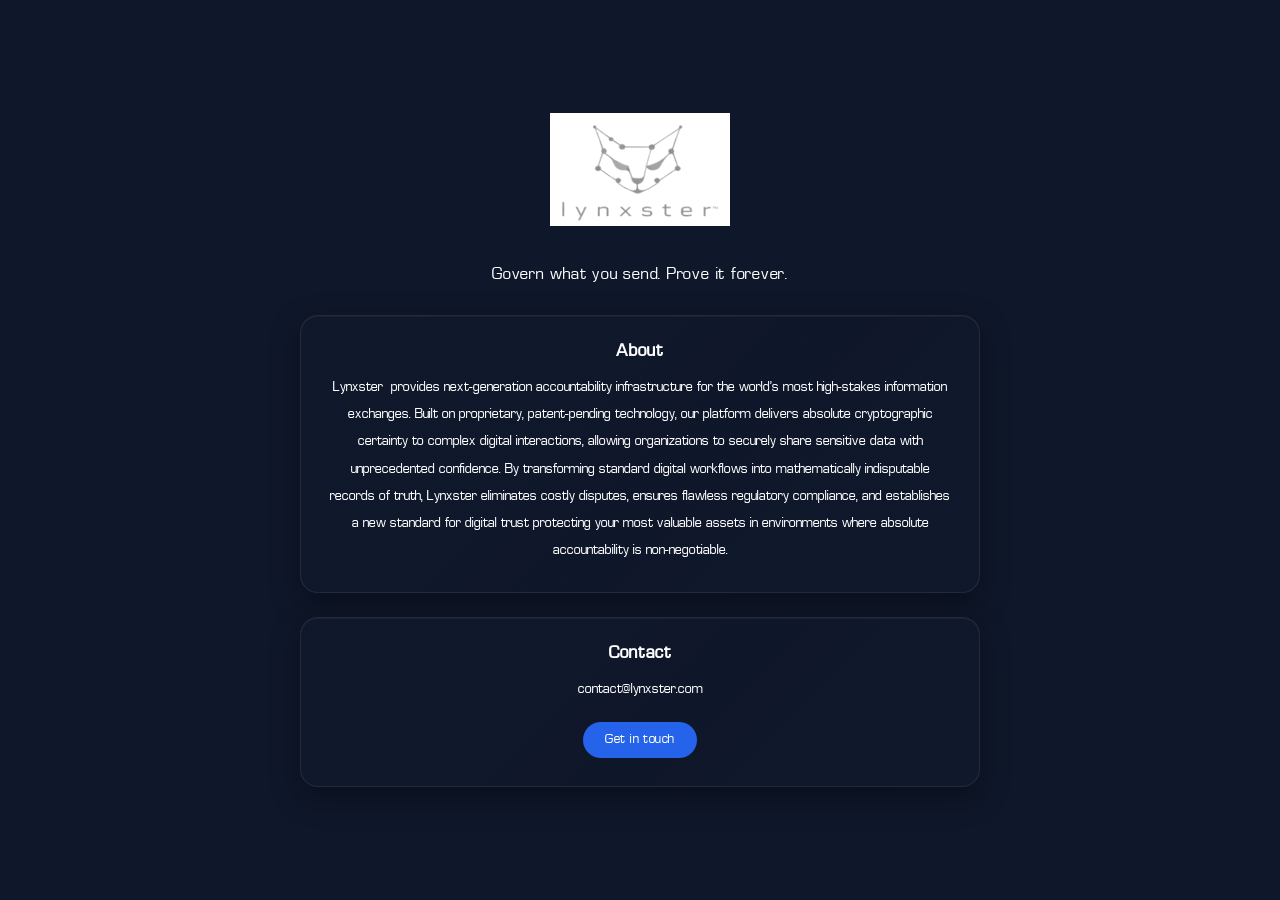
==== index.html @ eae19013 "Add files via upload" ====
<!DOCTYPE html>
<html lang="en">
<head>
    <meta charset="UTF-8">
    <title>Lynxster</title>
    <link rel="stylesheet" href="style.css">
</head>

<body>

    <div class="container">

        <img src="logo.png" class="logo" alt="Lynxster logo">

        <p class="tagline">
            Govern what you send. Prove it forever.
        </p>

        <div class="section">
            <h2>About</h2>
            <p>
                Lynxster™ provides next-generation accountability infrastructure for the world's most high-stakes information exchanges. 
                Built on proprietary, patent-pending technology, our platform delivers absolute cryptographic certainty to complex digital interactions, 
                allowing organizations to securely share sensitive data with unprecedented confidence. By transforming standard digital workflows into 
                mathematically indisputable records of truth, Lynxster eliminates costly disputes, ensures flawless regulatory compliance, and establishes 
                a new standard for digital trust—protecting your most valuable assets in environments where absolute accountability is non-negotiable.
            </p>
        </div>

        <div class="section">
            <h2>Contact</h2>
            <div class="contact-info">
                <p>contact@lynxster.com</p>
            </div>

            <a href="mailto:contact@lynxster.com" class="contact-button">
                Get in touch
            </a>
        </div>

    </div>

</body>
</html>
---- style.css ----
@font-face {
    font-family: 'Eurostile';
    src: url('eurostile.ttf') format('truetype');
    font-weight: normal;
    font-style: normal;
}
 
* {
    box-sizing: border-box;
    margin: 0;
    padding: 0;
}
 
body {
    font-family: 'Eurostile', Arial, sans-serif;
    background: #0f172a;
    color: #ffffff;
    min-height: 100vh;
    display: flex;
    justify-content: center;
    align-items: center;
    text-align: center;
    padding: 40px 20px;
}
 
.container {
    width: 100%;
    max-width: 760px;
    display: flex;
    flex-direction: column;
    align-items: center;
    justify-content: center;
    gap: 24px;
}
 
.logo {
    width: 180px;
    max-width: 80%;
    display: block;
    margin: 0 auto 10px auto;
}
 
.tagline {
    font-size: 1.2rem;
    line-height: 1.6;
    letter-spacing: 0.04em;
    color: #ffffff;
    text-align: center;
    max-width: 640px;
    margin: 0 auto;
}
 
.section {
    width: 100%;
    max-width: 680px;
    margin: 0 auto;
    padding: 28px 24px;
    border-radius: 18px;
    text-align: center;
    color: #ffffff;
 
    background:
        linear-gradient(rgba(15, 23, 42, 0.90), rgba(15, 23, 42, 0.90)),
        radial-gradient(circle at 20% 20%, rgba(255,255,255,0.05) 0 1px, transparent 1px),
        radial-gradient(circle at 80% 30%, rgba(255,255,255,0.035) 0 1px, transparent 1px),
        radial-gradient(circle at 40% 70%, rgba(255,255,255,0.04) 0 1px, transparent 1px),
        linear-gradient(135deg, #16233d 0%, #0f172a 55%, #13203a 100%);
    background-size:
        auto,
        120px 120px,
        140px 140px,
        160px 160px,
        auto;
 
    border: 1px solid rgba(255, 255, 255, 0.08);
    box-shadow:
        0 10px 30px rgba(0, 0, 0, 0.35),
        inset 0 1px 0 rgba(255, 255, 255, 0.04);
}
 
.section h2 {
    font-size: 1.25rem;
    margin-bottom: 14px;
    color: #ffffff;
    text-align: center;
    letter-spacing: 0.05em;
}
 
.section p {
    font-size: 1rem;
    line-height: 1.7;
    color: #ffffff;
    text-align: center;
    max-width: 620px;
    margin: 0 auto;
}
 
.contact-button {
    display: inline-block;
    margin-top: 18px;
    padding: 12px 22px;
    border-radius: 999px;
    background: #2563eb;
    color: #ffffff;
    text-decoration: none;
    font-size: 0.95rem;
    letter-spacing: 0.03em;
    transition: background 0.2s ease, transform 0.2s ease;
}
 
.contact-button:hover {
    background: #3b82f6;
    transform: translateY(-1px);
}
 
.contact-button:visited,
.contact-button:active {
    color: #ffffff;
}
 
a {
    color: #ffffff;
}
 
a:visited,
a:hover,
a:active {
    color: #ffffff;
}
 
.contact-info {
    color: #ffffff;
    text-align: center;
}
 
.contact-info p {
    color: #ffffff;
    text-align: center;
}
 
@media (max-width: 768px) {
    body {
        padding: 28px 16px;
    }
 
    .logo {
        width: 150px;
    }
 
    .tagline {
        font-size: 1.05rem;
    }
 
    .section {
        padding: 22px 18px;
    }
 
    .section h2 {
        font-size: 1.1rem;
    }
 
    .section p {
        font-size: 0.96rem;
    }
}
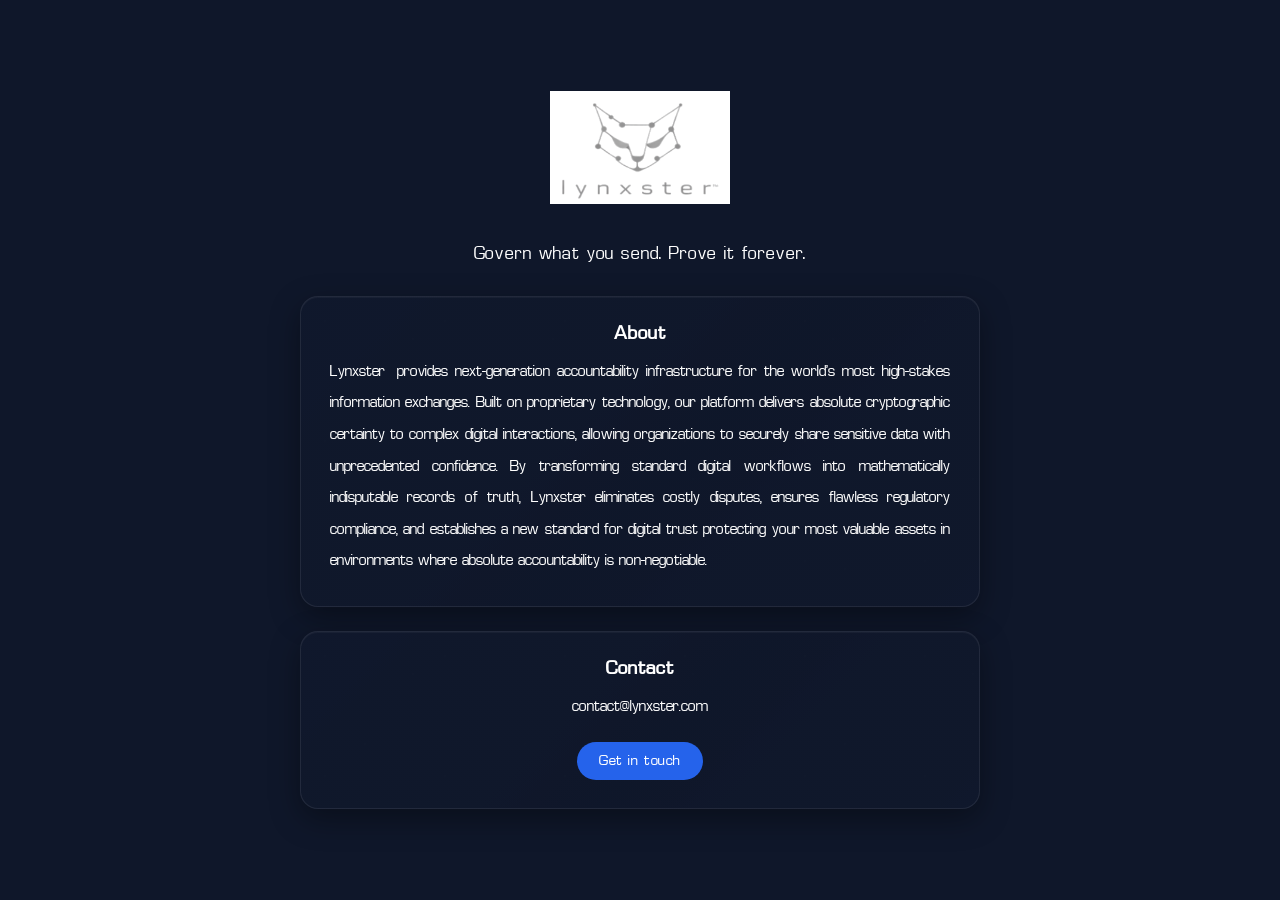
==== commit 0a8d7477: "Update index.html" ====
--- a/index.html
+++ b/index.html
@@ -2,6 +2,7 @@
 <html lang="en">
 <head>
     <meta charset="UTF-8">
+    <meta name="viewport" content="width=device-width, initial-scale=1.0">
     <title>Lynxster</title>
     <link rel="stylesheet" href="style.css">
 </head>
@@ -16,17 +17,15 @@
             Govern what you send. Prove it forever.
         </p>
 
-        <div class="section">
+        <!-- ABOUT SECTION -->
+        <div class="section about">
             <h2>About</h2>
             <p>
-                Lynxster™ provides next-generation accountability infrastructure for the world's most high-stakes information exchanges. 
-                Built on proprietary, patent-pending technology, our platform delivers absolute cryptographic certainty to complex digital interactions, 
-                allowing organizations to securely share sensitive data with unprecedented confidence. By transforming standard digital workflows into 
-                mathematically indisputable records of truth, Lynxster eliminates costly disputes, ensures flawless regulatory compliance, and establishes 
-                a new standard for digital trust—protecting your most valuable assets in environments where absolute accountability is non-negotiable.
+                Lynxster™ provides next-generation accountability infrastructure for the world's most high-stakes information exchanges. Built on proprietary technology, our platform delivers absolute cryptographic certainty to complex digital interactions, allowing organizations to securely share sensitive data with unprecedented confidence. By transforming standard digital workflows into mathematically indisputable records of truth, Lynxster eliminates costly disputes, ensures flawless regulatory compliance, and establishes a new standard for digital trust—protecting your most valuable assets in environments where absolute accountability is non-negotiable.
             </p>
         </div>
 
+        <!-- CONTACT SECTION -->
         <div class="section">
             <h2>Contact</h2>
             <div class="contact-info">
@@ -41,4 +40,4 @@
     </div>
 
 </body>
-</html>+</html>
--- a/style.css
+++ b/style.css
@@ -3,16 +3,24 @@
     src: url('eurostile.ttf') format('truetype');
     font-weight: normal;
     font-style: normal;
+    font-display: swap;
 }
- 
+
 * {
     box-sizing: border-box;
     margin: 0;
     padding: 0;
 }
- 
+
+html,
+body {
+    width: 100%;
+    min-height: 100%;
+}
+
 body {
     font-family: 'Eurostile', Arial, sans-serif;
+    font-size: 18px;
     background: #0f172a;
     color: #ffffff;
     min-height: 100vh;
@@ -22,7 +30,7 @@
     text-align: center;
     padding: 40px 20px;
 }
- 
+
 .container {
     width: 100%;
     max-width: 760px;
@@ -32,16 +40,16 @@
     justify-content: center;
     gap: 24px;
 }
- 
+
 .logo {
     width: 180px;
     max-width: 80%;
     display: block;
     margin: 0 auto 10px auto;
 }
- 
+
 .tagline {
-    font-size: 1.2rem;
+    font-size: 1.31rem;
     line-height: 1.6;
     letter-spacing: 0.04em;
     color: #ffffff;
@@ -49,7 +57,7 @@
     max-width: 640px;
     margin: 0 auto;
 }
- 
+
 .section {
     width: 100%;
     max-width: 680px;
@@ -58,7 +66,6 @@
     border-radius: 18px;
     text-align: center;
     color: #ffffff;
- 
     background:
         linear-gradient(rgba(15, 23, 42, 0.90), rgba(15, 23, 42, 0.90)),
         radial-gradient(circle at 20% 20%, rgba(255,255,255,0.05) 0 1px, transparent 1px),
@@ -71,30 +78,34 @@
         140px 140px,
         160px 160px,
         auto;
- 
     border: 1px solid rgba(255, 255, 255, 0.08);
     box-shadow:
         0 10px 30px rgba(0, 0, 0, 0.35),
         inset 0 1px 0 rgba(255, 255, 255, 0.04);
 }
- 
+
 .section h2 {
-    font-size: 1.25rem;
+    font-size: 1.38rem;
     margin-bottom: 14px;
     color: #ffffff;
     text-align: center;
     letter-spacing: 0.05em;
 }
- 
+
 .section p {
-    font-size: 1rem;
-    line-height: 1.7;
+    font-size: 1.13rem;
+    line-height: 1.75;
     color: #ffffff;
     text-align: center;
     max-width: 620px;
     margin: 0 auto;
 }
- 
+
+.about p {
+    text-align: justify;
+    text-justify: inter-word;
+}
+
 .contact-button {
     display: inline-block;
     margin-top: 18px;
@@ -103,63 +114,64 @@
     background: #2563eb;
     color: #ffffff;
     text-decoration: none;
-    font-size: 0.95rem;
+    font-size: 1.07rem;
     letter-spacing: 0.03em;
     transition: background 0.2s ease, transform 0.2s ease;
 }
- 
+
 .contact-button:hover {
     background: #3b82f6;
     transform: translateY(-1px);
 }
- 
+
 .contact-button:visited,
 .contact-button:active {
     color: #ffffff;
 }
- 
+
 a {
     color: #ffffff;
 }
- 
+
 a:visited,
 a:hover,
 a:active {
     color: #ffffff;
 }
- 
-.contact-info {
-    color: #ffffff;
-    text-align: center;
-}
- 
+
+.contact-info,
 .contact-info p {
     color: #ffffff;
     text-align: center;
 }
- 
+
 @media (max-width: 768px) {
     body {
         padding: 28px 16px;
+        font-size: 17px;
     }
- 
+
     .logo {
         width: 150px;
     }
- 
+
     .tagline {
-        font-size: 1.05rem;
+        font-size: 1.16rem;
     }
- 
+
     .section {
         padding: 22px 18px;
     }
- 
+
     .section h2 {
-        font-size: 1.1rem;
+        font-size: 1.22rem;
     }
- 
+
     .section p {
-        font-size: 0.96rem;
+        font-size: 1.02rem;
+    }
+
+    .contact-button {
+        font-size: 1rem;
     }
 }
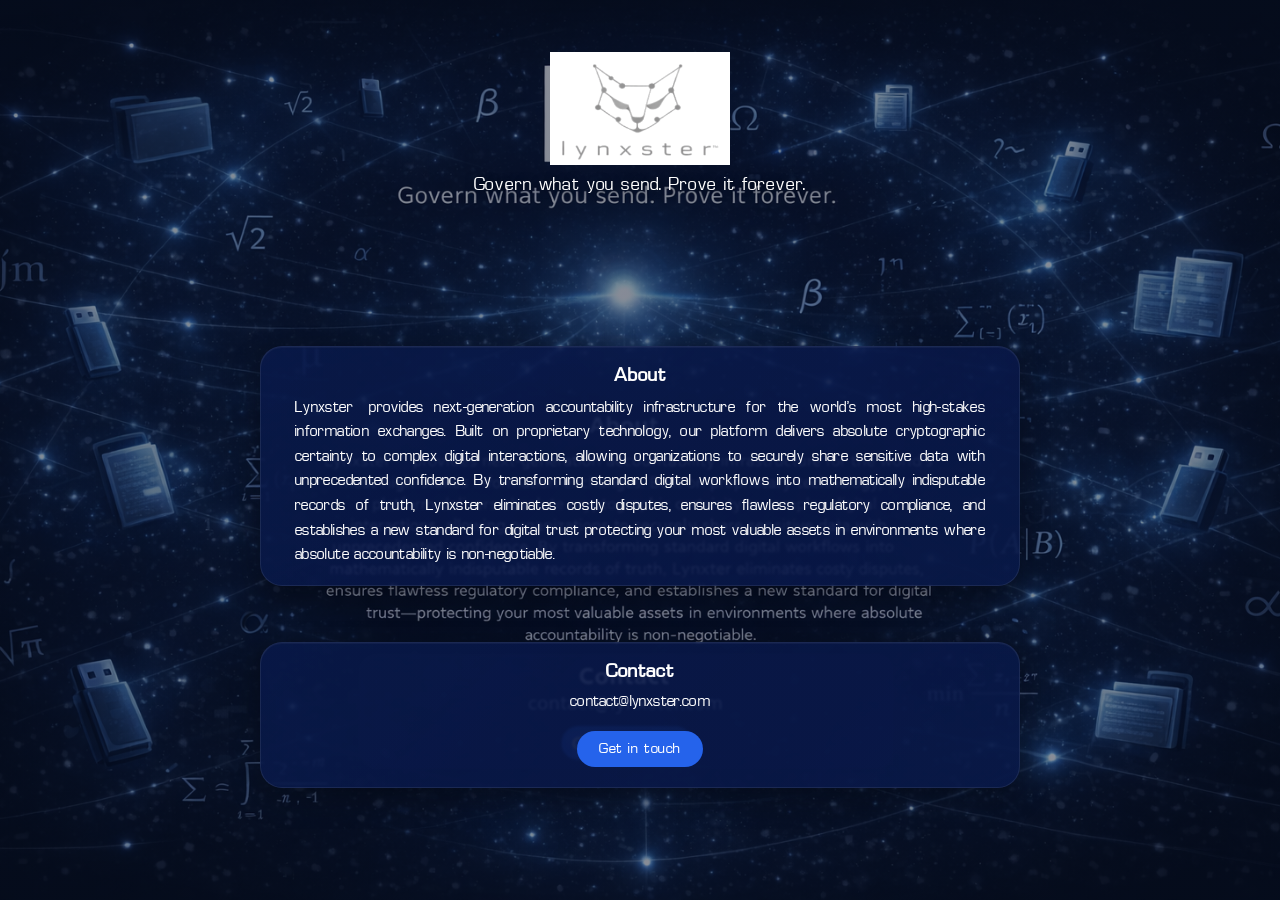
==== commit 92034241: "Update index.html" ====
--- a/index.html
+++ b/index.html
@@ -17,7 +17,6 @@
             Govern what you send. Prove it forever.
         </p>
 
-        <!-- ABOUT SECTION -->
         <div class="section about">
             <h2>About</h2>
             <p>
@@ -25,7 +24,6 @@
             </p>
         </div>
 
-        <!-- CONTACT SECTION -->
         <div class="section">
             <h2>Contact</h2>
             <div class="contact-info">
--- a/style.css
+++ b/style.css
@@ -21,14 +21,20 @@
 body {
     font-family: 'Eurostile', Arial, sans-serif;
     font-size: 18px;
-    background: #0f172a;
     color: #ffffff;
     min-height: 100vh;
     display: flex;
     justify-content: center;
-    align-items: center;
-    text-align: center;
-    padding: 40px 20px;
+    align-items: flex-start;
+    text-align: center;
+    padding: 52px 20px;
+    background:
+        linear-gradient(rgba(6, 16, 38, 0.48), rgba(6, 16, 38, 0.48)),
+        url('network-wallpaper.png');
+    background-size: cover;
+    background-position: center;
+    background-repeat: no-repeat;
+    background-attachment: fixed;
 }
 
 .container {
@@ -37,56 +43,57 @@
     display: flex;
     flex-direction: column;
     align-items: center;
-    justify-content: center;
-    gap: 24px;
+    justify-content: flex-start;
 }
 
 .logo {
     width: 180px;
     max-width: 80%;
     display: block;
-    margin: 0 auto 10px auto;
+    margin: 0 auto 4px auto;
 }
 
 .tagline {
     font-size: 1.31rem;
-    line-height: 1.6;
+    line-height: 1.28;
     letter-spacing: 0.04em;
     color: #ffffff;
     text-align: center;
     max-width: 640px;
-    margin: 0 auto;
+    margin: 4px auto 76px auto;
+    text-shadow: 0 0 10px rgba(0, 0, 0, 0.45);
 }
 
 .section {
     width: 100%;
-    max-width: 680px;
-    margin: 0 auto;
-    padding: 28px 24px;
-    border-radius: 18px;
+    max-width: 760px;
+    margin: 0 auto;
+    padding: 20px 22px;
+    border-radius: 22px;
     text-align: center;
     color: #ffffff;
     background:
-        linear-gradient(rgba(15, 23, 42, 0.90), rgba(15, 23, 42, 0.90)),
-        radial-gradient(circle at 20% 20%, rgba(255,255,255,0.05) 0 1px, transparent 1px),
-        radial-gradient(circle at 80% 30%, rgba(255,255,255,0.035) 0 1px, transparent 1px),
-        radial-gradient(circle at 40% 70%, rgba(255,255,255,0.04) 0 1px, transparent 1px),
-        linear-gradient(135deg, #16233d 0%, #0f172a 55%, #13203a 100%);
-    background-size:
-        auto,
-        120px 120px,
-        140px 140px,
-        160px 160px,
-        auto;
+        linear-gradient(rgba(8, 24, 74, 0.82), rgba(8, 24, 74, 0.82)),
+        linear-gradient(135deg, rgba(22, 35, 61, 0.35) 0%, rgba(15, 23, 42, 0.20) 55%, rgba(19, 32, 58, 0.35) 100%);
     border: 1px solid rgba(255, 255, 255, 0.08);
     box-shadow:
-        0 10px 30px rgba(0, 0, 0, 0.35),
+        0 10px 30px rgba(0, 0, 0, 0.30),
         inset 0 1px 0 rgba(255, 255, 255, 0.04);
+    backdrop-filter: blur(1px);
+}
+
+.section.about {
+    margin-top: 70px;
+    padding-bottom: 16px;
+}
+
+.section + .section {
+    margin-top: 56px;
 }
 
 .section h2 {
     font-size: 1.38rem;
-    margin-bottom: 14px;
+    margin-bottom: 12px;
     color: #ffffff;
     text-align: center;
     letter-spacing: 0.05em;
@@ -94,7 +101,7 @@
 
 .section p {
     font-size: 1.13rem;
-    line-height: 1.75;
+    line-height: 1.36;
     color: #ffffff;
     text-align: center;
     max-width: 620px;
@@ -102,14 +109,34 @@
 }
 
 .about p {
+    max-width: 690px;
     text-align: justify;
     text-justify: inter-word;
+    text-align-last: left;
+    letter-spacing: 0.02em;
+    margin: 0 auto;
+}
+
+.contact-info {
+    margin-top: 0;
+    margin-bottom: 0;
+    color: #ffffff;
+    text-align: center;
+}
+
+.contact-info p {
+    font-size: 1.13rem;
+    line-height: 1.1;
+    color: #ffffff;
+    text-align: center;
+    letter-spacing: 0.01em;
+    margin: 0 auto;
 }
 
 .contact-button {
     display: inline-block;
     margin-top: 18px;
-    padding: 12px 22px;
+    padding: 11px 22px;
     border-radius: 999px;
     background: #2563eb;
     color: #ffffff;
@@ -139,28 +166,36 @@
     color: #ffffff;
 }
 
-.contact-info,
-.contact-info p {
-    color: #ffffff;
-    text-align: center;
-}
-
 @media (max-width: 768px) {
     body {
-        padding: 28px 16px;
+        padding: 40px 16px 52px 16px;
         font-size: 17px;
+        background-attachment: scroll;
     }
 
     .logo {
         width: 150px;
+        margin-bottom: 2px;
     }
 
     .tagline {
         font-size: 1.16rem;
+        line-height: 1.24;
+        margin: 2px auto 54px auto;
     }
 
     .section {
-        padding: 22px 18px;
+        max-width: 100%;
+        padding: 18px 18px;
+    }
+
+    .section.about {
+        margin-top: 44px;
+        padding-bottom: 14px;
+    }
+
+    .section + .section {
+        margin-top: 42px;
     }
 
     .section h2 {
@@ -169,9 +204,21 @@
 
     .section p {
         font-size: 1.02rem;
+        line-height: 1.32;
+    }
+
+    .about p {
+        max-width: 100%;
+        letter-spacing: 0.01em;
+    }
+
+    .contact-info p {
+        font-size: 1.02rem;
+        line-height: 1.08;
     }
 
     .contact-button {
         font-size: 1rem;
-    }
-}
+        margin-top: 16px;
+    }
+}
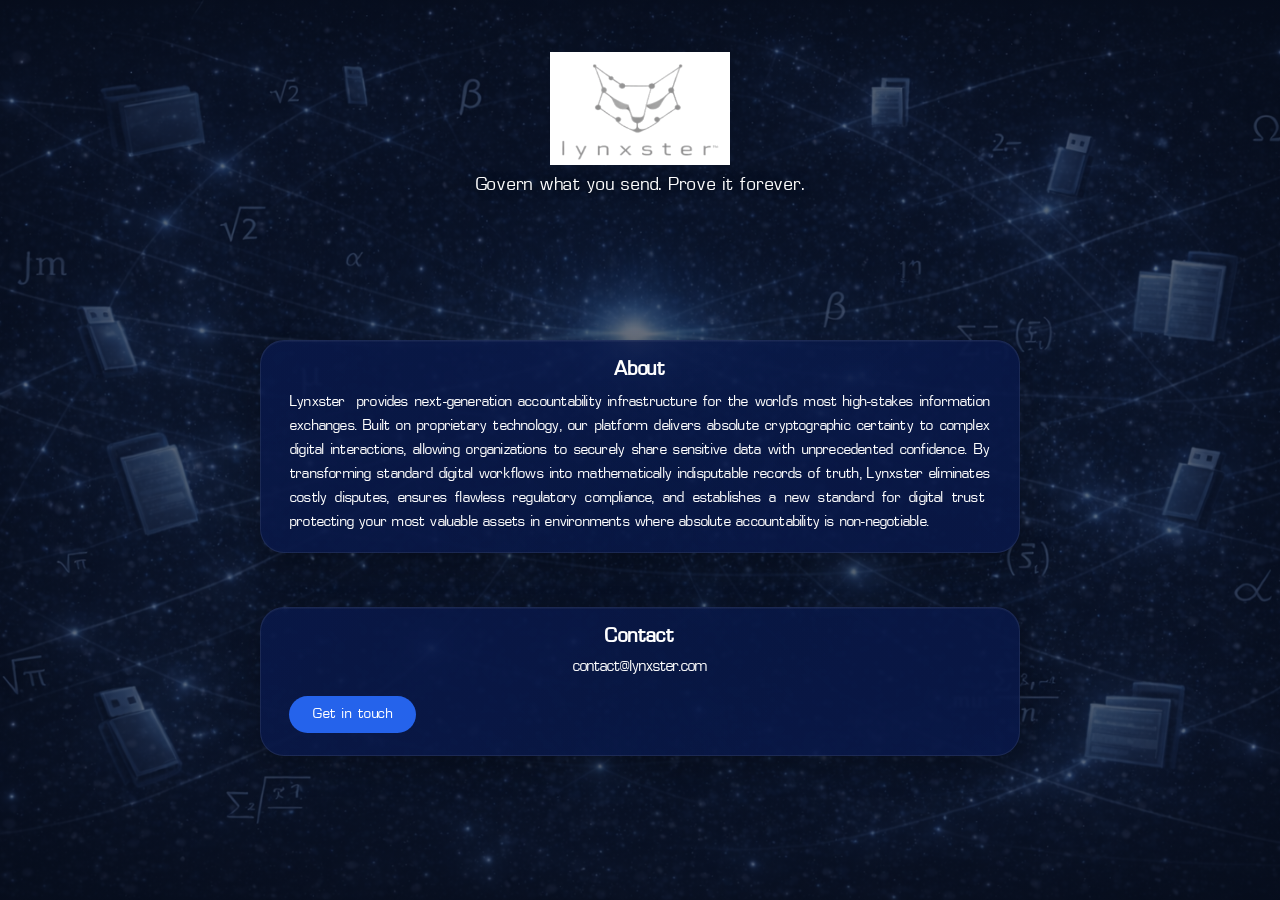
==== commit 8910490f: "Update index.html" ====
--- a/index.html
+++ b/index.html
@@ -9,33 +9,46 @@
 
 <body>
 
-    <div class="container">
+    <main class="page-shell">
 
-        <img src="logo.png" class="logo" alt="Lynxster logo">
+        <div class="container">
 
-        <p class="tagline">
-            Govern what you send. Prove it forever.
-        </p>
+            <!-- Logo -->
+            <img src="logo.png" class="logo" alt="Lynxster logo">
 
-        <div class="section about">
-            <h2>About</h2>
-            <p>
-                Lynxster™ provides next-generation accountability infrastructure for the world's most high-stakes information exchanges. Built on proprietary technology, our platform delivers absolute cryptographic certainty to complex digital interactions, allowing organizations to securely share sensitive data with unprecedented confidence. By transforming standard digital workflows into mathematically indisputable records of truth, Lynxster eliminates costly disputes, ensures flawless regulatory compliance, and establishes a new standard for digital trust—protecting your most valuable assets in environments where absolute accountability is non-negotiable.
+            <!-- Tagline -->
+            <p class="tagline">
+                Govern what you send. Prove it forever.
             </p>
+
+            <!-- About Section -->
+            <section class="section about">
+                <h2>About</h2>
+                <p>
+                    Lynxster™ provides next-generation accountability infrastructure for the world's most high-stakes information exchanges. Built on proprietary technology, our platform delivers absolute cryptographic certainty to complex digital interactions, allowing organizations to securely share sensitive data with unprecedented confidence. By transforming standard digital workflows into mathematically indisputable records of truth, Lynxster eliminates costly disputes, ensures flawless regulatory compliance, and establishes a new standard for digital trust—protecting your most valuable assets in environments where absolute accountability is non-negotiable.
+                </p>
+            </section>
+
+            <!-- Contact Section -->
+            <section class="section contact">
+                <h2>Contact</h2>
+
+                <div class="contact-info">
+                    <p>
+                        <a href="mailto:contact@lynxster.com">
+                            contact@lynxster.com
+                        </a>
+                    </p>
+                </div>
+
+                <a href="mailto:contact@lynxster.com" class="contact-button">
+                    Get in touch
+                </a>
+            </section>
+
         </div>
 
-        <div class="section">
-            <h2>Contact</h2>
-            <div class="contact-info">
-                <p>contact@lynxster.com</p>
-            </div>
-
-            <a href="mailto:contact@lynxster.com" class="contact-button">
-                Get in touch
-            </a>
-        </div>
-
-    </div>
+    </main>
 
 </body>
 </html>
--- a/style.css
+++ b/style.css
@@ -23,27 +23,30 @@
     font-size: 18px;
     color: #ffffff;
     min-height: 100vh;
-    display: flex;
-    justify-content: center;
-    align-items: flex-start;
-    text-align: center;
-    padding: 52px 20px;
     background:
-        linear-gradient(rgba(6, 16, 38, 0.48), rgba(6, 16, 38, 0.48)),
-        url('network-wallpaper.png');
+        linear-gradient(rgba(6, 16, 38, 0.58), rgba(6, 16, 38, 0.58)),
+        url('network-wallpaper-clean.png');
     background-size: cover;
     background-position: center;
     background-repeat: no-repeat;
     background-attachment: fixed;
 }
 
+.page-shell {
+    width: 100%;
+    min-height: 100vh;
+    display: flex;
+    justify-content: center;
+    align-items: flex-start;
+    padding: 52px 20px;
+}
+
 .container {
     width: 100%;
     max-width: 760px;
     display: flex;
     flex-direction: column;
     align-items: center;
-    justify-content: flex-start;
 }
 
 .logo {
@@ -54,94 +57,99 @@
 }
 
 .tagline {
+    max-width: 680px;
+    margin: 4px auto 74px auto;
+    color: #ffffff;
+    text-align: center;
     font-size: 1.31rem;
-    line-height: 1.28;
-    letter-spacing: 0.04em;
-    color: #ffffff;
-    text-align: center;
-    max-width: 640px;
-    margin: 4px auto 76px auto;
-    text-shadow: 0 0 10px rgba(0, 0, 0, 0.45);
+    line-height: 1.22;
+    letter-spacing: 0.035em;
+    text-shadow: 0 0 12px rgba(0, 0, 0, 0.45);
 }
 
 .section {
     width: 100%;
     max-width: 760px;
-    margin: 0 auto;
-    padding: 20px 22px;
-    border-radius: 22px;
-    text-align: center;
+    border-radius: 24px;
     color: #ffffff;
     background:
         linear-gradient(rgba(8, 24, 74, 0.82), rgba(8, 24, 74, 0.82)),
-        linear-gradient(135deg, rgba(22, 35, 61, 0.35) 0%, rgba(15, 23, 42, 0.20) 55%, rgba(19, 32, 58, 0.35) 100%);
+        linear-gradient(135deg, rgba(22, 35, 61, 0.25) 0%, rgba(15, 23, 42, 0.15) 55%, rgba(19, 32, 58, 0.25) 100%);
     border: 1px solid rgba(255, 255, 255, 0.08);
     box-shadow:
-        0 10px 30px rgba(0, 0, 0, 0.30),
+        0 10px 30px rgba(0, 0, 0, 0.28),
         inset 0 1px 0 rgba(255, 255, 255, 0.04);
     backdrop-filter: blur(1px);
 }
 
-.section.about {
-    margin-top: 70px;
-    padding-bottom: 16px;
-}
-
-.section + .section {
-    margin-top: 56px;
+.about {
+    margin-top: 68px;
+    padding: 20px 28px 18px 28px;
+}
+
+.contact {
+    margin-top: 54px;
+    padding: 20px 28px 22px 28px;
 }
 
 .section h2 {
-    font-size: 1.38rem;
     margin-bottom: 12px;
     color: #ffffff;
     text-align: center;
-    letter-spacing: 0.05em;
+    font-size: 1.42rem;
+    letter-spacing: 0.04em;
 }
 
 .section p {
-    font-size: 1.13rem;
-    line-height: 1.36;
-    color: #ffffff;
-    text-align: center;
-    max-width: 620px;
+    color: #ffffff;
+    font-size: 1.08rem;
+    line-height: 1.38;
     margin: 0 auto;
 }
 
 .about p {
-    max-width: 690px;
+    max-width: 700px;
     text-align: justify;
     text-justify: inter-word;
     text-align-last: left;
-    letter-spacing: 0.02em;
-    margin: 0 auto;
+    hyphens: none;
+    -webkit-hyphens: none;
+    -ms-hyphens: none;
+    word-break: normal;
+    overflow-wrap: normal;
+    letter-spacing: 0.012em;
 }
 
 .contact-info {
-    margin-top: 0;
+    margin-top: 2px;
     margin-bottom: 0;
-    color: #ffffff;
     text-align: center;
 }
 
 .contact-info p {
-    font-size: 1.13rem;
+    text-align: center;
+    font-size: 1.12rem;
     line-height: 1.1;
-    color: #ffffff;
-    text-align: center;
-    letter-spacing: 0.01em;
-    margin: 0 auto;
+}
+
+.contact-info a {
+    color: #ffffff;
+    text-decoration: none;
+}
+
+.contact-info a:hover {
+    text-decoration: underline;
 }
 
 .contact-button {
     display: inline-block;
     margin-top: 18px;
-    padding: 11px 22px;
+    padding: 12px 24px;
     border-radius: 999px;
     background: #2563eb;
     color: #ffffff;
     text-decoration: none;
-    font-size: 1.07rem;
+    font-size: 1.05rem;
     letter-spacing: 0.03em;
     transition: background 0.2s ease, transform 0.2s ease;
 }
@@ -151,11 +159,6 @@
     transform: translateY(-1px);
 }
 
-.contact-button:visited,
-.contact-button:active {
-    color: #ffffff;
-}
-
 a {
     color: #ffffff;
 }
@@ -168,9 +171,12 @@
 
 @media (max-width: 768px) {
     body {
-        padding: 40px 16px 52px 16px;
         font-size: 17px;
         background-attachment: scroll;
+    }
+
+    .page-shell {
+        padding: 40px 16px 52px 16px;
     }
 
     .logo {
@@ -179,23 +185,19 @@
     }
 
     .tagline {
-        font-size: 1.16rem;
-        line-height: 1.24;
+        font-size: 1.14rem;
+        line-height: 1.2;
         margin: 2px auto 54px auto;
     }
 
-    .section {
-        max-width: 100%;
-        padding: 18px 18px;
-    }
-
-    .section.about {
+    .about {
         margin-top: 44px;
-        padding-bottom: 14px;
-    }
-
-    .section + .section {
-        margin-top: 42px;
+        padding: 18px 18px 16px 18px;
+    }
+
+    .contact {
+        margin-top: 40px;
+        padding: 18px 18px 20px 18px;
     }
 
     .section h2 {
@@ -203,22 +205,22 @@
     }
 
     .section p {
-        font-size: 1.02rem;
+        font-size: 1rem;
         line-height: 1.32;
     }
 
     .about p {
         max-width: 100%;
-        letter-spacing: 0.01em;
+        letter-spacing: 0.008em;
     }
 
     .contact-info p {
-        font-size: 1.02rem;
+        font-size: 1rem;
         line-height: 1.08;
     }
 
     .contact-button {
-        font-size: 1rem;
+        font-size: 0.98rem;
         margin-top: 16px;
     }
 }
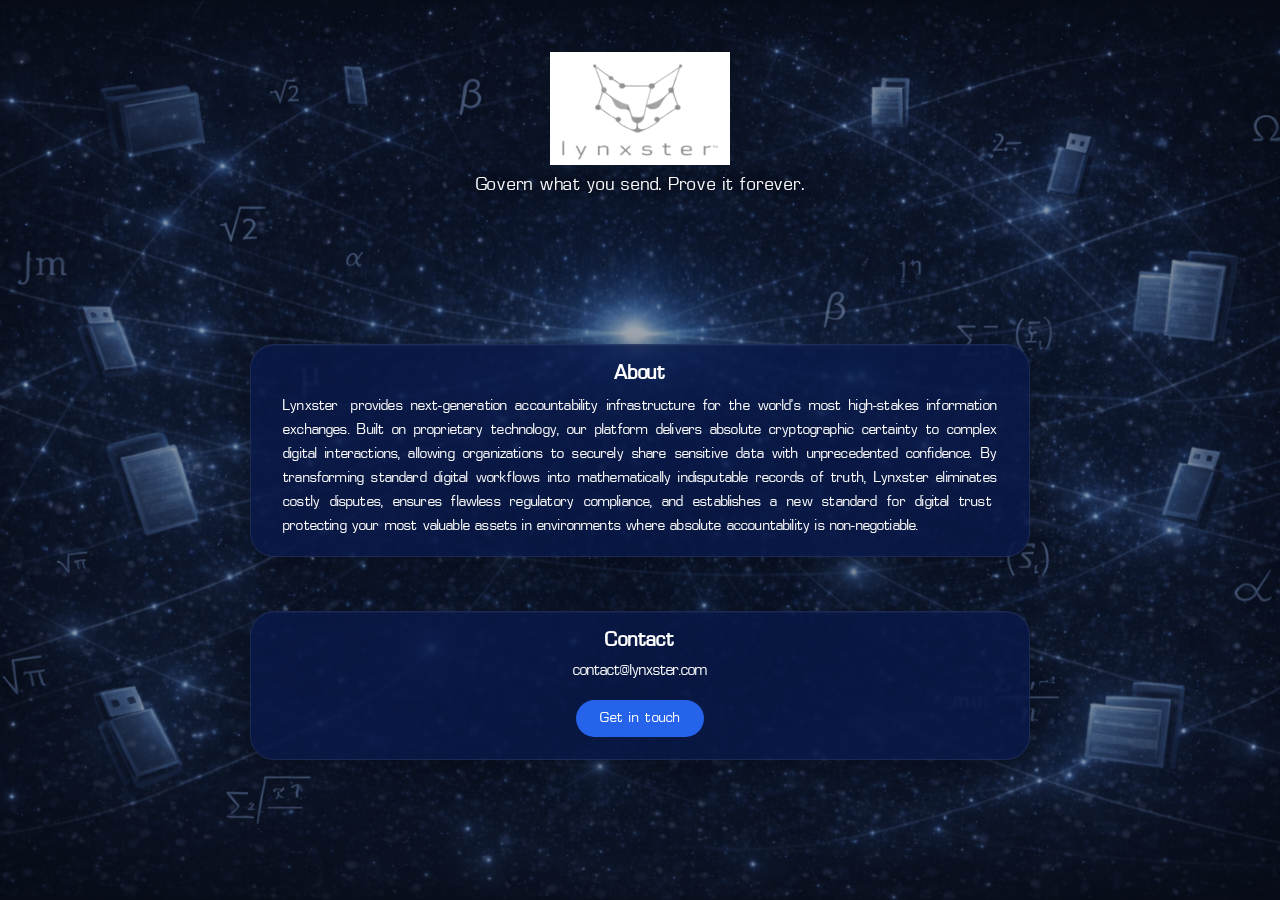
==== commit 59484d08: "Update index.html" ====
--- a/index.html
+++ b/index.html
@@ -10,18 +10,14 @@
 <body>
 
     <main class="page-shell">
-
         <div class="container">
 
-            <!-- Logo -->
             <img src="logo.png" class="logo" alt="Lynxster logo">
 
-            <!-- Tagline -->
             <p class="tagline">
                 Govern what you send. Prove it forever.
             </p>
 
-            <!-- About Section -->
             <section class="section about">
                 <h2>About</h2>
                 <p>
@@ -29,15 +25,12 @@
                 </p>
             </section>
 
-            <!-- Contact Section -->
             <section class="section contact">
                 <h2>Contact</h2>
 
                 <div class="contact-info">
                     <p>
-                        <a href="mailto:contact@lynxster.com">
-                            contact@lynxster.com
-                        </a>
+                        <a href="mailto:contact@lynxster.com">contact@lynxster.com</a>
                     </p>
                 </div>
 
@@ -47,7 +40,6 @@
             </section>
 
         </div>
-
     </main>
 
 </body>
--- a/style.css
+++ b/style.css
@@ -24,7 +24,7 @@
     color: #ffffff;
     min-height: 100vh;
     background:
-        linear-gradient(rgba(6, 16, 38, 0.58), rgba(6, 16, 38, 0.58)),
+        linear-gradient(rgba(6, 16, 38, 0.34), rgba(6, 16, 38, 0.34)),
         url('network-wallpaper-clean.png');
     background-size: cover;
     background-position: center;
@@ -38,12 +38,12 @@
     display: flex;
     justify-content: center;
     align-items: flex-start;
-    padding: 52px 20px;
+    padding: 52px 20px 72px 20px;
 }
 
 .container {
     width: 100%;
-    max-width: 760px;
+    max-width: 820px;
     display: flex;
     flex-direction: column;
     align-items: center;
@@ -57,8 +57,8 @@
 }
 
 .tagline {
-    max-width: 680px;
-    margin: 4px auto 74px auto;
+    max-width: 700px;
+    margin: 4px auto 78px auto;
     color: #ffffff;
     text-align: center;
     font-size: 1.31rem;
@@ -69,12 +69,12 @@
 
 .section {
     width: 100%;
-    max-width: 760px;
+    max-width: 780px;
     border-radius: 24px;
     color: #ffffff;
     background:
-        linear-gradient(rgba(8, 24, 74, 0.82), rgba(8, 24, 74, 0.82)),
-        linear-gradient(135deg, rgba(22, 35, 61, 0.25) 0%, rgba(15, 23, 42, 0.15) 55%, rgba(19, 32, 58, 0.25) 100%);
+        linear-gradient(rgba(8, 24, 74, 0.78), rgba(8, 24, 74, 0.78)),
+        linear-gradient(135deg, rgba(22, 35, 61, 0.20) 0%, rgba(15, 23, 42, 0.10) 55%, rgba(19, 32, 58, 0.20) 100%);
     border: 1px solid rgba(255, 255, 255, 0.08);
     box-shadow:
         0 10px 30px rgba(0, 0, 0, 0.28),
@@ -84,12 +84,13 @@
 
 .about {
     margin-top: 68px;
-    padding: 20px 28px 18px 28px;
+    padding: 20px 32px 18px 32px;
 }
 
 .contact {
     margin-top: 54px;
-    padding: 20px 28px 22px 28px;
+    padding: 20px 32px 22px 32px;
+    text-align: center;
 }
 
 .section h2 {
@@ -108,7 +109,7 @@
 }
 
 .about p {
-    max-width: 700px;
+    max-width: 720px;
     text-align: justify;
     text-justify: inter-word;
     text-align-last: left;
@@ -117,7 +118,7 @@
     -ms-hyphens: none;
     word-break: normal;
     overflow-wrap: normal;
-    letter-spacing: 0.012em;
+    letter-spacing: 0.01em;
 }
 
 .contact-info {
@@ -142,8 +143,9 @@
 }
 
 .contact-button {
-    display: inline-block;
-    margin-top: 18px;
+    display: block;
+    width: fit-content;
+    margin: 18px auto 0 auto;
     padding: 12px 24px;
     border-radius: 999px;
     background: #2563eb;
@@ -190,6 +192,10 @@
         margin: 2px auto 54px auto;
     }
 
+    .section {
+        max-width: 100%;
+    }
+
     .about {
         margin-top: 44px;
         padding: 18px 18px 16px 18px;
@@ -211,7 +217,7 @@
 
     .about p {
         max-width: 100%;
-        letter-spacing: 0.008em;
+        letter-spacing: 0.006em;
     }
 
     .contact-info p {
